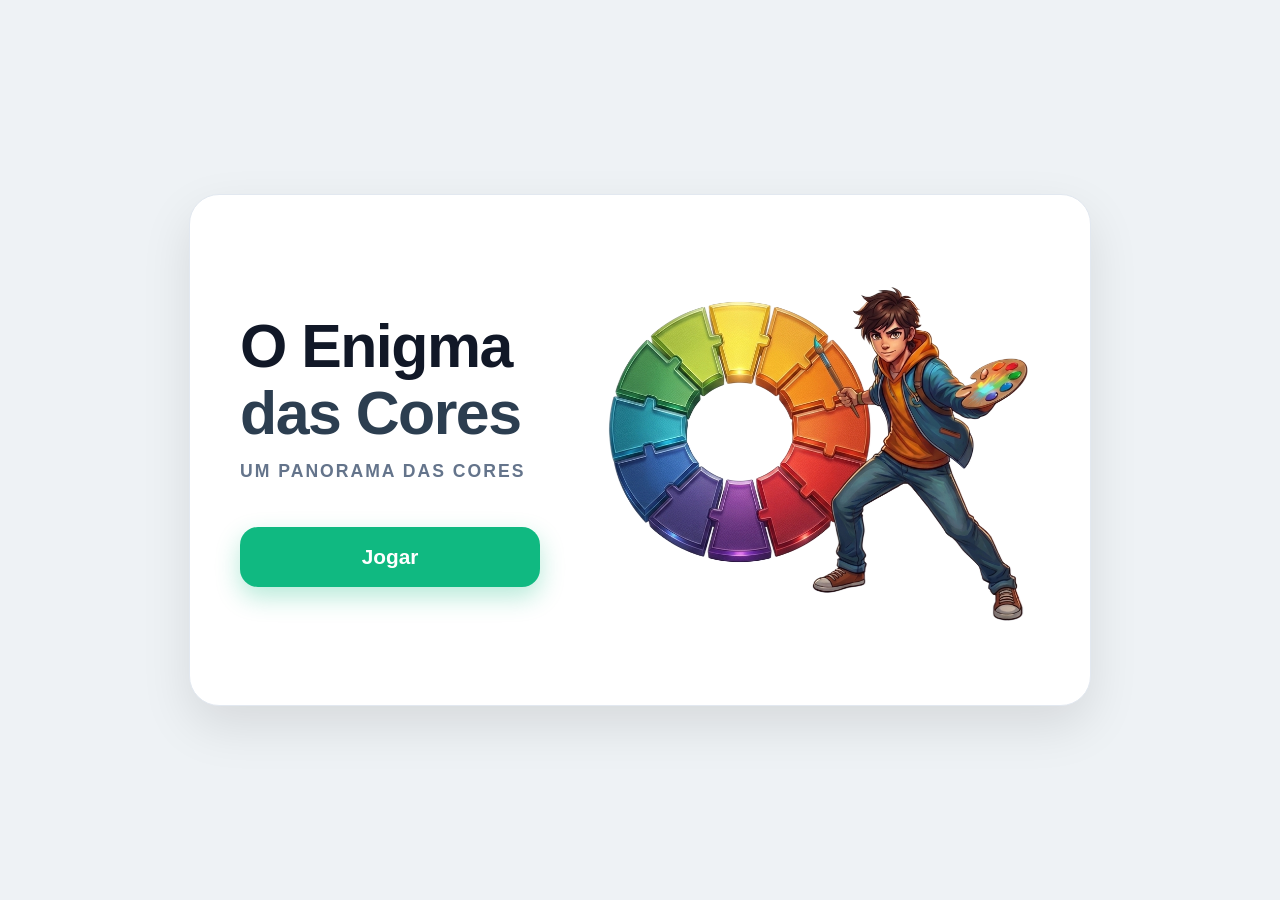
==== index.html @ f32d6c37 "correçaotres" ====
<!DOCTYPE html>
<html lang="pt-br">
<head>
    <meta charset="UTF-8">
    <meta name="viewport" content="width=device-width, initial-scale=1.0, maximum-scale=1.0, user-scalable=no, viewport-fit=cover">
    <title>Enigma das Cores</title>
    
    <link rel="stylesheet" href="style.css">
</head>
<body>
    <div id="main-menu" class="capa-container">
    <div class="capa-content">
        <div class="capa-texto">
            <h1>O Enigma<br><span style="color: #2c3e50;">das Cores</span></h1>
            <p>Um panorama das cores</p>
            <button class="btn-play" onclick="showMap()">Jogar</button>
        </div>
        
        <div class="capa-visual">
            <img src="Assets/imagemcapaB.png" class="capa-personagem" alt="Personagem Enigma das Cores">
        </div>
    </div>
</div>

  <div id="map-screen" class="full-screen-overlay" style="display: none;">
      <div class="map-card-premium">
          <h2 class="map-title">Mapa de Cores</h2>
          
          <div class="career-path">
              <div id="node-1" class="phase-node active" onclick="selectPhase(1)">1</div>
              <div class="path-line"></div>
              <div id="node-2" class="phase-node locked" onclick="selectPhase(2)">2</div>
              <div class="path-line"></div>
              <div id="node-3" class="phase-node locked" onclick="selectPhase(3)">3</div>
              <div class="path-line"></div>
              <div id="node-4" class="phase-node locked" onclick="selectPhase(4)">4</div>
          </div>
          
          <div class="phase-info-card">
              <h3 id="selected-phase-name">Fase 1: Primárias</h3>
              <button id="btn-start-phase" onclick="startGame()">Começar</button>
          </div>
      </div>
  </div>


    <div id="game-screen" style="display: none;">
        <div id="phase-intro" class="phase-overlay" style="display:none;">
            <div class="dialogue-container">
                <img id="dialogue-img" src="Assets/personagem.png" alt="Mestre das Cores" class="dialogue-character">
                
                <div class="dialogue-box">
                    <h3 id="dialogue-title" class="dialogue-name">Mestre das Cores</h3>
                    <p id="dialogue-text" class="dialogue-content"></p>
                    <button class="btn-dialogue-next" onclick="closeIntro()">Começar!</button>
                </div>
            </div>
        </div>

        <div class="game-container" id="game-container">
            <div class="header">
                <span class="emoji">🌈</span>
                <h1>Enigma das Cores</h1>
            </div>
            <p id="game-instruction" style="font-size: 0.8rem; color: #7f8c8d;">Misture as cores para completar o círculo!</p>
            <div id="color-area"></div>
            <div class="wheel-container">
                <div id="chromatic-wheel" class="wheel-base"></div>
                <div class="wheel-center"></div>
            </div>
        </div>
    </div>

    <div id="error-overlay" style="display: none;">
        <div class="error-card">
            <h2>Ops!</h2>
            <p id="error-text">Tente outra combinação!</p>
            <button style="background: #e74c3c;" onclick="closeError()">Tentar Novamente</button>
        </div>
    </div>

    <div id="result-overlay" style="display: none;">
        <div class="result-card">
            <div id="final-color-display" style="width: 60px; height: 60px; margin: 0 auto 10px; border-radius: 50%;"></div>
            <h2 id="final-color-name">Cor</h2>
            <p id="color-psychology" style="font-size: 0.9rem;"></p>
            <button id="btn-continue" onclick="resetAfterMix()">Continuar</button>
        </div>
    </div>

    <div id="victory-overlay" class="phase-overlay" style="display: none;">
        <div class="victory-card">
            <h1>Magnífico!</h1>
            <p>O círculo está completo!</p>
            <img id="img-circulo-vitoria" 
                 src="https://i.postimg.cc/rwmFV97B/circulo-cromatico-(1).png" 
                 alt="Círculo Cromático">
            <button onclick="finishPhase()">Voltar ao Mapa</button>
        </div>
    </div>

    <div id="loading-overlay" class="full-screen-overlay" style="display: none; flex-direction: column; z-index: 9999; background: #455564; align-items: center; justify-content: center; position: fixed; inset: 0;">
        <div class="loader"></div>
        <h2 style="color: white; margin-top: 25px; font-family: 'Inter', sans-serif;">Carregando Fase 3...</h2>
        <p style="color: #cbd5e1; font-size: 0.95rem; font-family: 'Inter', sans-serif;">Preparando o estúdio de Mandalas</p>
    </div>

    <script src="script.js"></script>

      
</body>
</html>
---- style.css ----
body {
        background: #f0f4f8; 
        margin: 0; padding: 0;
        width: 100%; height: 100dvh;
        font-family: 'Montserrat', sans-serif;
        color: #2c3e50; 
        touch-action: none;
        overflow: hidden;
        display: flex; justify-content: center; align-items: center;
        user-select: none; -webkit-user-select: none;
    }

    .header { text-align: center; width: 100%; padding: 10px 0; }
    .header .emoji { font-size: 24px; display: block; }
    .header h1 { font-size: 1.1rem; margin: 0; }

    .full-screen-overlay, .phase-overlay, #result-overlay, #error-overlay {
        position: fixed; top: 0; left: 0; width: 100vw; height: 100vh;
        background: rgba(44, 62, 80, 0.9); display: flex; flex-direction: column;
        justify-content: center; align-items: center; z-index: 5000;
    }

    .game-container {
        display: flex; flex-direction: column; align-items: center;
        width: 100%; max-width: 400px; height: 100%; 
        padding: env(safe-area-inset-top) 20px env(safe-area-inset-bottom) 20px; 
        box-sizing: border-box;
        justify-content: space-between;
    }

    #color-area { flex: 1; display: flex; align-items: center; justify-content: center; width: 100%; min-height: 160px; }
    
    .phase1-triangle { height: 210px; position: relative; width: 100%; max-width: 270px; }
    .phase1-triangle .color-ball:nth-child(1) { position: absolute; top: 0; left: 50%; transform: translateX(-50%); }
    .phase1-triangle .color-ball:nth-child(2) { position: absolute; bottom: 0; left: 0; }
    .phase1-triangle .color-ball:nth-child(3) { position: absolute; bottom: 0; right: 0; }

    .phase2-columns { display: grid; grid-template-columns: 1fr 1fr; gap: 12px; width: 100%; max-width: 320px; }

    .color-ball {
        width: 72px; height: 72px; border-radius: 60% 40% 30% 70% / 60% 30% 70% 40%;
        display: flex; justify-content: center; align-items: center;
        font-size: 0.6rem; font-weight: 800; color: white;
        box-shadow: 0 8px 15px rgba(0,0,0,0.2); border: 3px solid rgba(255,255,255,0.4);
        cursor: pointer; text-align: center; touch-action: none;
    }

    .wheel-container { position: relative; width: 40vh; height: 40vh; max-width: 230px; max-height: 230px; margin-top: 15px; margin-bottom: 20px; }
    .wheel-base { width: 100%; height: 100%; border-radius: 50%; background: #ffffff; position: relative; overflow: hidden; border: 5px solid #d1d8e0; transform: rotate(-15deg); }
    .wheel-center { position: absolute; top: 50%; left: 50%; transform: translate(-50%, -50%); width: 35%; height: 35%; background: #f0f4f8; border-radius: 50%; z-index: 10; border: 4px solid #d1d8e0; }
    
    .wheel-slice { position: absolute; width: 100%; height: 100%; clip-path: polygon(50% 50%, 50% 0%, 78% 0%, 50% 50%); transform-origin: 50% 50%; transition: background 0.3s; }

    .result-card, .phase-card, .victory-card, .error-card { background: white; color: #1a252f; padding: 25px; border-radius: 25px; text-align: center; width: 80%; max-width: 320px; box-shadow: 0 10px 30px rgba(0,0,0,0.1); }
    
    
    #img-circulo-vitoria { 
        width: 220px; height: 220px; 
        margin: 20px auto; 
        display: block; 
        border-radius: 50%; 
        object-fit: cover;      
        box-shadow: 0 10px 20px rgba(0,0,0,0.1); 
        background: transparent;
    }

    .btn-play { 
    background: #27ae60; 
    color: white; 
    padding: 15px 40px; 
    font-size: 20px; 
    border-radius: 50px; 
    border: none; 
    font-weight: bold; 
    box-shadow: 0 4px 10px rgba(39, 174, 96, 0.3); 
    width: auto; /* Corrige o esticamento no PC */
    min-width: 300px; /* Mantém um tamanho mínimo elegante */
    cursor: pointer;
}
    button { background: #2c3e50; color: white; border: none; padding: 12px; border-radius: 12px; font-weight: bold; width: 100%; margin-top: 10px; cursor: pointer; }

    /* =========================================
   NOVO MAPA DE FASES (VISUAL CLEAN/BRANCO)
========================================= */

/* Força o fundo da tela do mapa a ser claro em vez do escuro padrão */
#map-screen {
    background: #eef2f5 !important; 
}

/* O "Card" principal que segura tudo */
.map-card-premium {
    background: #ffffff;
    width: 90%;
    max-width: 450px;
    padding: 40px 30px;
    border-radius: 25px;
    box-shadow: 0 15px 35px rgba(0,0,0,0.08);
    display: flex;
    flex-direction: column;
    align-items: center;
    border: 1px solid #e2e8f0;
}

/* Título com a linha colorida embaixo (igual sua referência!) */
.map-title {
    color: #111827;
    font-size: 2.2rem;
    margin: 0 0 40px 0;
    position: relative;
    font-weight: 800;
}

.map-title::after {
    content: '';
    position: absolute;
    bottom: -12px;
    left: 50%;
    transform: translateX(-50%);
    width: 80%;
    height: 4px;
    background: linear-gradient(90deg, #ff4757, #ffa502, #2ed573, #1e90ff);
    border-radius: 2px;
}

/* --- A LINHA DO TEMPO (FASES) --- */
.career-path { 
    display: flex; 
    align-items: center; 
    justify-content: space-between; 
    margin: 10px 0 40px 0; 
    width: 100%; 
}

.path-line { 
    flex-grow: 1; 
    height: 4px; 
    background: #e2e8f0; /* Linha cinza clara */
    margin: 0 -5px; 
    z-index: 1;
}

/* As Bolinhas das Fases */
.phase-node { 
    width: 50px; 
    height: 50px; 
    border-radius: 50%; 
    display: flex; 
    align-items: center; 
    justify-content: center; 
    font-weight: 800; 
    font-size: 1.2rem;
    z-index: 2; 
    cursor: pointer; 
    transition: all 0.3s ease;
}

/* Fase ATIVA (A que o jogador está - Amarela com brilho) */
.phase-node.active { 
    background: linear-gradient(135deg, #f1c40f, #f39c12);
    color: #ffffff; 
    box-shadow: 0 0 20px rgba(241, 196, 15, 0.6), inset 0 0 10px rgba(255,255,255,0.4); 
    border: 3px solid #ffffff;
    transform: scale(1.15); /* Fica um pouquinho maior */
}

/* Fases BLOQUEADAS (Cinza, como você pediu) */
.phase-node.locked { 
    background: linear-gradient(135deg, #f1f5f9, #e2e8f0); 
    color: #94a3b8; 
    cursor: default; 
    border: 3px solid #ffffff;
    box-shadow: 0 5px 10px rgba(0,0,0,0.05);
}

/* --- ÁREA DE INFORMAÇÃO DA FASE --- */
.phase-info-card {
    background: #f8fafc; /* Um cinza super clarinho, quase branco */
    width: 100%;
    padding: 30px 20px;
    border-radius: 20px;
    text-align: center;
    box-shadow: inset 0 2px 10px rgba(0,0,0,0.02);
    border: 1px solid #f1f5f9;
    box-sizing: border-box;
}

.phase-info-card h3 {
    color: #1e293b;
    margin: 0 0 25px 0;
    font-size: 1.4rem;
    font-weight: 800;
}

/* Botão Começar Fase */
#btn-start-phase {
    background: #10b981; /* O verde premium da capa */
    color: white;
    padding: 16px 30px;
    font-size: 1.2rem;
    border-radius: 15px;
    border: none;
    font-weight: bold;
    box-shadow: 0 8px 20px rgba(16, 185, 129, 0.3);
    width: 100%;
    cursor: pointer;
    transition: all 0.2s ease;
}

#btn-start-phase:hover {
    background: #059669;
    transform: translateY(-2px);
    box-shadow: 0 10px 25px rgba(16, 185, 129, 0.4);
}

    /* Animação do círculo girando (Spinner) */
    .loader {
        border: 6px solid rgba(255, 255, 255, 0.1);
        border-top: 6px solid #2ecc71; /* Verde success do Color Fusion */
        border-radius: 50%;
        width: 60px;
        height: 60px;
        animation: spin 1s linear infinite;
        box-shadow: 0 0 20px rgba(46, 204, 113, 0.4);
    }

    @keyframes spin {
        0% { transform: rotate(0deg); }
        100% { transform: rotate(360deg); }
    }

   /* =========================================
   ESTILOS DA CAPA COM PERSONAGEM (CAPA B)
========================================= */
.capa-container {
    position: fixed; 
    top: 0; left: 0; 
    width: 100vw; height: 100vh;
    background: #eef2f5; 
    display: flex;
    justify-content: center;
    align-items: center;
    z-index: 5000;
}

.capa-content {
    display: flex;
    flex-direction: row;
    align-items: center;
    justify-content: space-between;
    width: 100%;
    max-width: 800px; /* Aumentado levemente para o personagem brilhar */
    background: #ffffff;
    padding: 60px 50px;
    border-radius: 30px;
    box-shadow: 0 20px 50px rgba(0,0,0,0.1);
    border: 1px solid #e2e8f0;
    gap: 30px;
}

.capa-texto {
    flex: 1;
    text-align: left;
}

.capa-texto h1 {
    font-size: 3.8rem;
    color: #111827;
    margin: 0;
    line-height: 1.1;
    font-weight: 900;
    letter-spacing: -1.5px;
}

.capa-texto p {
    font-size: 1.1rem;
    color: #64748b;
    margin: 15px 0 35px 0;
    text-transform: uppercase;
    letter-spacing: 2px;
    font-weight: 600;
}

/* Estilo do Botão Jogar (Verde Premium) */
.btn-play {
    background: #10b981;
    color: white;
    border: none;
    padding: 18px 45px;
    font-size: 1.3rem;
    font-weight: bold;
    border-radius: 18px;
    cursor: pointer;
    transition: all 0.3s ease;
    box-shadow: 0 10px 25px rgba(16, 185, 129, 0.3);
}

.btn-play:hover {
    background: #059669;
    transform: translateY(-3px);
    box-shadow: 0 15px 30px rgba(16, 185, 129, 0.4);
}

/* --- AREA DO PERSONAGEM --- */
.capa-visual {
    flex: 1.2; /* Dá um pouco mais de espaço para a imagem */
    display: flex;
    justify-content: center;
    align-items: center;
}

.capa-personagem {
    width: 170%;
    max-width: 700px; /* Personagem bem imponente no PC */
    margin-right: 180px; /* Ajuste para o personagem ficar mais centralizado */
    height: auto;
    /* O drop-shadow faz o contorno exato do personagem PNG */
   
    animation: floatCapa 6s ease-in-out infinite;
}

@keyframes floatCapa {
    0%, 100% { transform: translateY(0) rotate(0deg); }
    50% { transform: translateY(-15px) rotate(2deg); }
}

/* --- RESPONSIVIDADE MOBILE (PERFEITO PARA IPHONE) --- */
@media (max-width: 768px) {
    .capa-content {
        flex-direction: column;
        padding: 40px 25px;
        gap: 15px;
        text-align: center;
    }
    
    /* Reordenando para o botão ficar embaixo */
    .capa-texto { display: contents; }
    
    .capa-texto h1 { 
        order: 1; 
        font-size: 2.6rem; 
    }
    
    .capa-texto p { 
        order: 2; 
        margin: 10px 0; 
        font-size: 0.9rem;
    }
    
    .capa-visual { 
        order: 3; 
        width: 100%;
        margin: 20px 0;
    }
    
    .capa-personagem { 
        max-width: 500px; /* Ajuste pro tamanho da tela do celular */
        margin-right: 150px;
        margin-left: 50px;
    }

    .btn-play {
        order: 4; 
        width: 100%; /* Botão largo no mobile é mais fácil de clicar */
        padding: 20px;
        font-size: 1.2rem;
    }
}

/* =========================================
   NOVO CARD DE INTRODUÇÃO (PREMIUM/CIENTÍFICO)
========================================= */

.phase-card-premium {
    background: #ffffff;
    width: 90%;
    max-width: 450px;
    padding: 40px 35px;
    border-radius: 25px;
    box-shadow: 0 25px 50px rgba(0,0,0,0.2);
    text-align: center;
    border: 1px solid #e2e8f0;
    display: flex;
    flex-direction: column;
    align-items: center;
    box-sizing: border-box;
    
    /* Animação de entrada suave */
    transform: translateY(20px);
    opacity: 0;
    animation: slideUpFade 0.6s cubic-bezier(0.16, 1, 0.3, 1) forwards;
}

@keyframes slideUpFade {
    to { opacity: 1; transform: translateY(0); }
}

.phase-icon {
    font-size: 2.8rem;
    margin-bottom: 15px;
    filter: drop-shadow(0 4px 6px rgba(0,0,0,0.1));
}

.phase-card-premium h1 {
    color: #111827;
    font-size: 2.2rem;
    margin: 0 0 15px 0;
    font-weight: 900;
    letter-spacing: -0.5px;
}

/* Linha colorida abaixo do título */
.phase-divider {
    width: 70px;
    height: 4px;
    background: linear-gradient(90deg, #e74c3c, #f1c40f, #3498db);
    border-radius: 2px;
    margin-bottom: 25px;
}

.phase-concept {
    color: #1e293b;
    font-size: 1.15rem;
    font-weight: 800;
    margin: 0 0 15px 0;
    line-height: 1.4;
}

.phase-details {
    color: #64748b;
    font-size: 0.95rem;
    line-height: 1.6;
    margin: 0 0 30px 0;
}

.phase-details strong {
    color: #334155;
    font-weight: 800;
}

/* Bolinhas de demonstração no meio do card */
.primary-colors-showcase {
    display: flex;
    justify-content: center;
    gap: 20px;
    margin-bottom: 35px;
}

.color-dot {
    width: 45px;
    height: 45px;
    border-radius: 50%;
    border: 3px solid #ffffff;
}

.red-dot { background: #e74c3c; box-shadow: 0 8px 15px rgba(231,76,60,0.4); }
.yellow-dot { background: #f1c40f; box-shadow: 0 8px 15px rgba(241,196,15,0.4); }
.blue-dot { background: #3498db; box-shadow: 0 8px 15px rgba(52,152,219,0.4); }

/* Botão de Iniciar */
.btn-start-premium {
    background: #10b981; /* Verde premium */
    color: white;
    padding: 16px 40px;
    font-size: 1.2rem;
    border-radius: 15px;
    border: none;
    font-weight: bold;
    box-shadow: 0 8px 20px rgba(16, 185, 129, 0.3);
    width: 100%;
    cursor: pointer;
    transition: all 0.3s ease;
}

.btn-start-premium:hover {
    background: #059669;
    transform: translateY(-3px);
    box-shadow: 0 12px 25px rgba(16, 185, 129, 0.4);
}

/* Responsividade Mobile */
@media (max-width: 768px) {
    .phase-card-premium { padding: 35px 25px; }
    .phase-card-premium h1 { font-size: 1.8rem; }
    .phase-concept { font-size: 1rem; }
    .color-dot { width: 35px; height: 35px; }
    
}

/* =========================================
   SISTEMA DE DIÁLOGO COM PERSONAGEM
========================================= */
.dialogue-container {
    display: flex;
    flex-direction: column;
    align-items: center;
    justify-content: flex-end; /* Joga tudo para baixo */
    width: 100%;
    height: 100%;
    padding-bottom: 5vh; /* Distância do fundo da tela */
    max-width: 450px;
    position: relative;
}

.dialogue-character {
    width: 525px; /* Ajuste o tamanho do seu personagem aqui */
    
    margin-bottom: -30px; /* Faz o personagem sobrepor a caixa de texto */
    z-index: 2;
    filter: drop-shadow(0 10px 15px rgba(0,0,0,0.3));
    /* Animação suave flutuando */
    
    position: relative;
  top: 300px;  /* 50px do topo */
  nav-down: 500px; /* 100px da esquerda */
 
    
}

@keyframes floatDialog {
    0%, 100% { transform: translateY(0); }
    50% { transform: translateY(-10px); }
}

.dialogue-box {
    background: #ffffff;
    border: 4px solid #2c3e50; /* Borda grossa estilo jogo */
    border-radius: 20px;
    padding: 25px;
    width: 370px;
    height: 305px;
    z-index: 3; /* Fica acima do personagem na base */
    box-shadow: 0 15px 30px rgba(0,0,0,0.4);
    
    box-sizing: border-box;
    position: relative;
  top: -250px;
  
    
}

.dialogue-name {
    margin: 0 0 10px 0;
    color: #10b981;
    font-weight: 900;
    text-transform: uppercase;
    font-size: 1.2rem;
    letter-spacing: 1px;
}

.dialogue-content {
    margin: 0 0 20px 0;
    color: #334155;
    font-size: 1.05rem;
    line-height: 1.5;
    font-weight: 600;
    min-height: 80px; /* Altura mínima para a caixa não mudar de tamanho enquanto o texto é digitado */
}

.btn-dialogue-next {
    background: #2c3e50;
    color: white;
    border: none;
    padding: 12px 25px;
    border-radius: 12px;
    font-weight: bold;
    float: right; /* Joga o botão para a direita */
    cursor: pointer;
    transition: all 0.2s;
    width: 111px;
    height: 39px;
    margin-top: 0;
    
}

.btn-dialogue-next:hover {
    background: #1a252f;
    transform: scale(1.05);
}
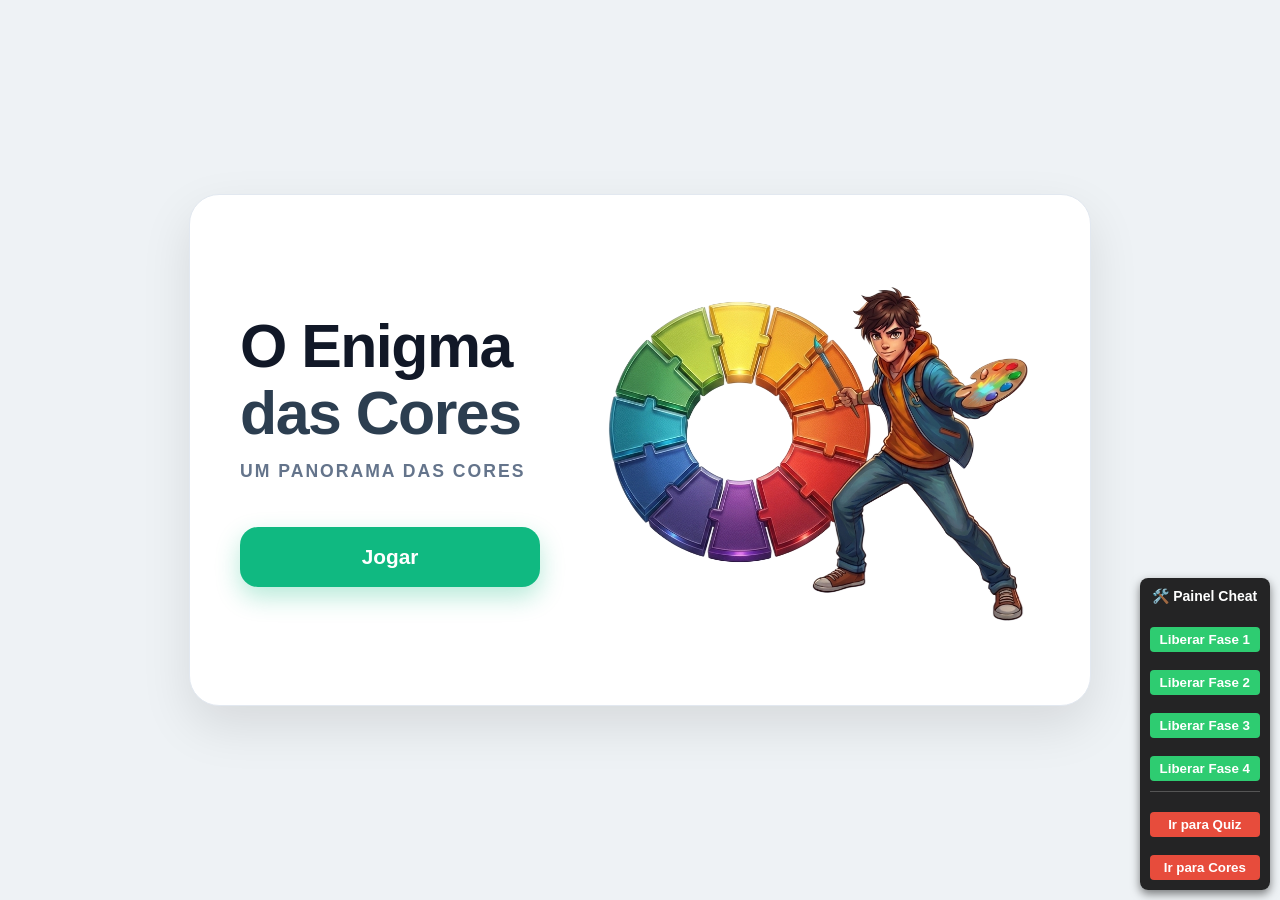
==== commit d65702d4: "committerçafeira" ====
--- a/index.html
+++ b/index.html
@@ -34,6 +34,8 @@
               <div id="node-3" class="phase-node locked" onclick="selectPhase(3)">3</div>
               <div class="path-line"></div>
               <div id="node-4" class="phase-node locked" onclick="selectPhase(4)">4</div>
+               
+              
           </div>
           
           <div class="phase-info-card">
@@ -62,7 +64,7 @@
                 <span class="emoji">🌈</span>
                 <h1>Enigma das Cores</h1>
             </div>
-            <p id="game-instruction" style="font-size: 0.8rem; color: #7f8c8d;">Misture as cores para completar o círculo!</p>
+            <p id="game-instruction" style="font-size: 0.8rem; color: #7f8c8d;">Misture as cores para encontrar as secundária</p>
             <div id="color-area"></div>
             <div class="wheel-container">
                 <div id="chromatic-wheel" class="wheel-base"></div>
@@ -106,6 +108,7 @@
     </div>
 
     <script src="script.js"></script>
+    <script src="script-debug.js"></script>
 
       
 </body>
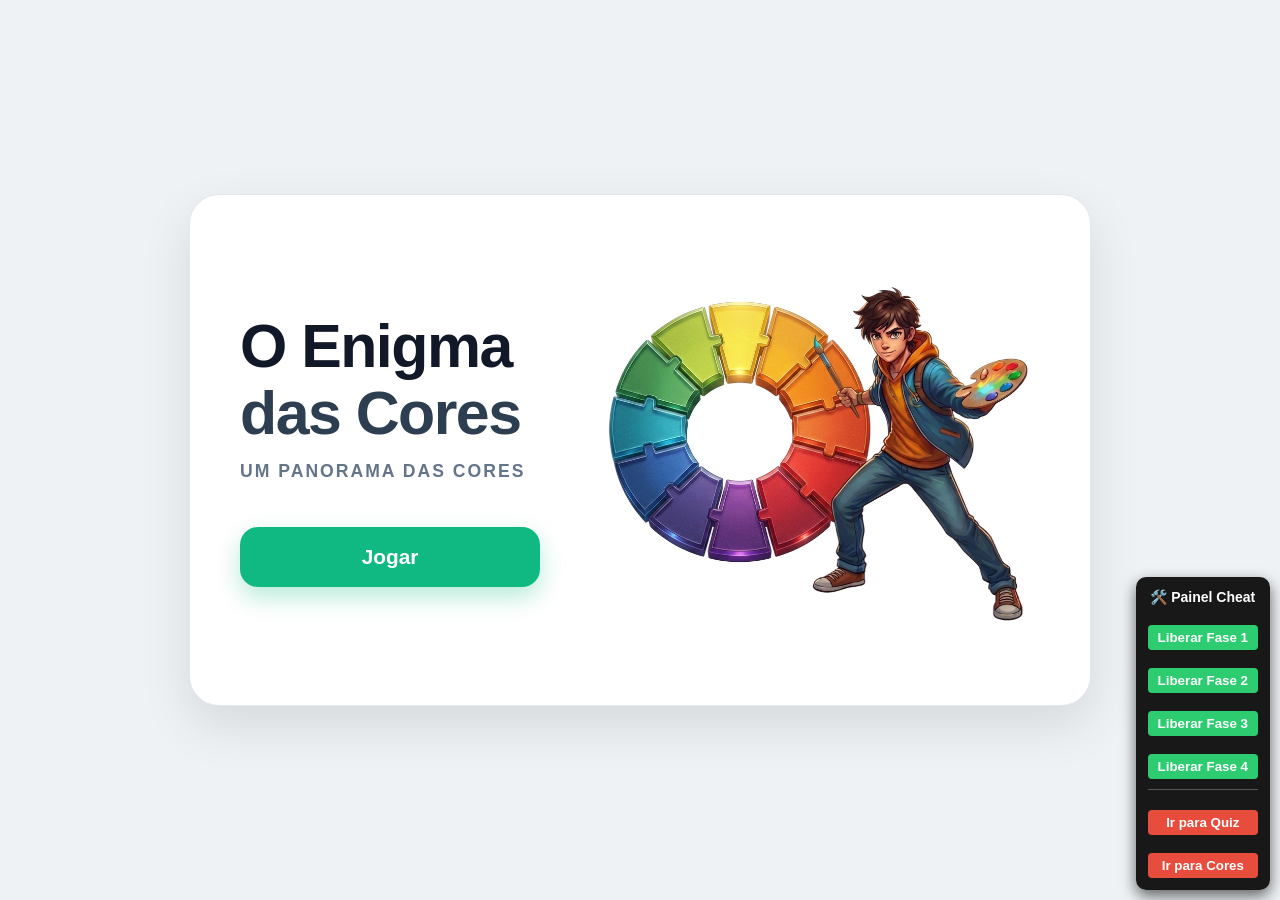
==== commit 393d95ea: "commitquartafeira" ====
--- a/index.html
+++ b/index.html
@@ -60,6 +60,10 @@
         </div>
 
         <div class="game-container" id="game-container">
+            <!-- Substitua o botão anterior por este -->
+<button id="btn-back-phase" class="btn-nav-back" onclick="goBackToPreviousPhase()" style="display: none;">
+    <span>&#8592;</span> <span id="btn-back-text">Voltar</span>
+</button>
             <div class="header">
                 <span class="emoji">🌈</span>
                 <h1>Enigma das Cores</h1>
@@ -109,6 +113,7 @@
 
     <script src="script.js"></script>
     <script src="script-debug.js"></script>
+    
 
       
 </body>
--- a/style.css
+++ b/style.css
@@ -528,13 +528,13 @@
     border-radius: 20px;
     padding: 25px;
     width: 370px;
-    height: 305px;
+    height: 390px;
     z-index: 3; /* Fica acima do personagem na base */
     box-shadow: 0 15px 30px rgba(0,0,0,0.4);
     
     box-sizing: border-box;
     position: relative;
-  top: -250px;
+  top: -345px;
   
     
 }
@@ -569,11 +569,38 @@
     transition: all 0.2s;
     width: 111px;
     height: 39px;
-    margin-top: 0;
+    margin-top: -25px;
     
 }
 
 .btn-dialogue-next:hover {
     background: #1a252f;
     transform: scale(1.05);
+}
+
+/* Botão Voltar dentro das fases do index.html */
+#game-screen .btn-nav-back {
+    position: absolute;
+    top: 15px;
+    left: 15px;
+    width: 150px;
+    height: 60px;
+    background: #2c3e50;
+    color: #ffffff;
+    border: 1px solid rgba(255, 255, 255, 0.2);
+    padding: 8px 14px;
+    border-radius: 20px;
+    cursor: pointer;
+    font-size: 0.85rem;
+    font-weight: bold;
+    display: flex;
+    align-items: center;
+    gap: 6px;
+    z-index: 100;
+    transition: all 0.2s ease;
+}
+
+#game-screen .btn-nav-back:hover {
+    background: #34495e;
+    transform: translateY(-2px);
 }
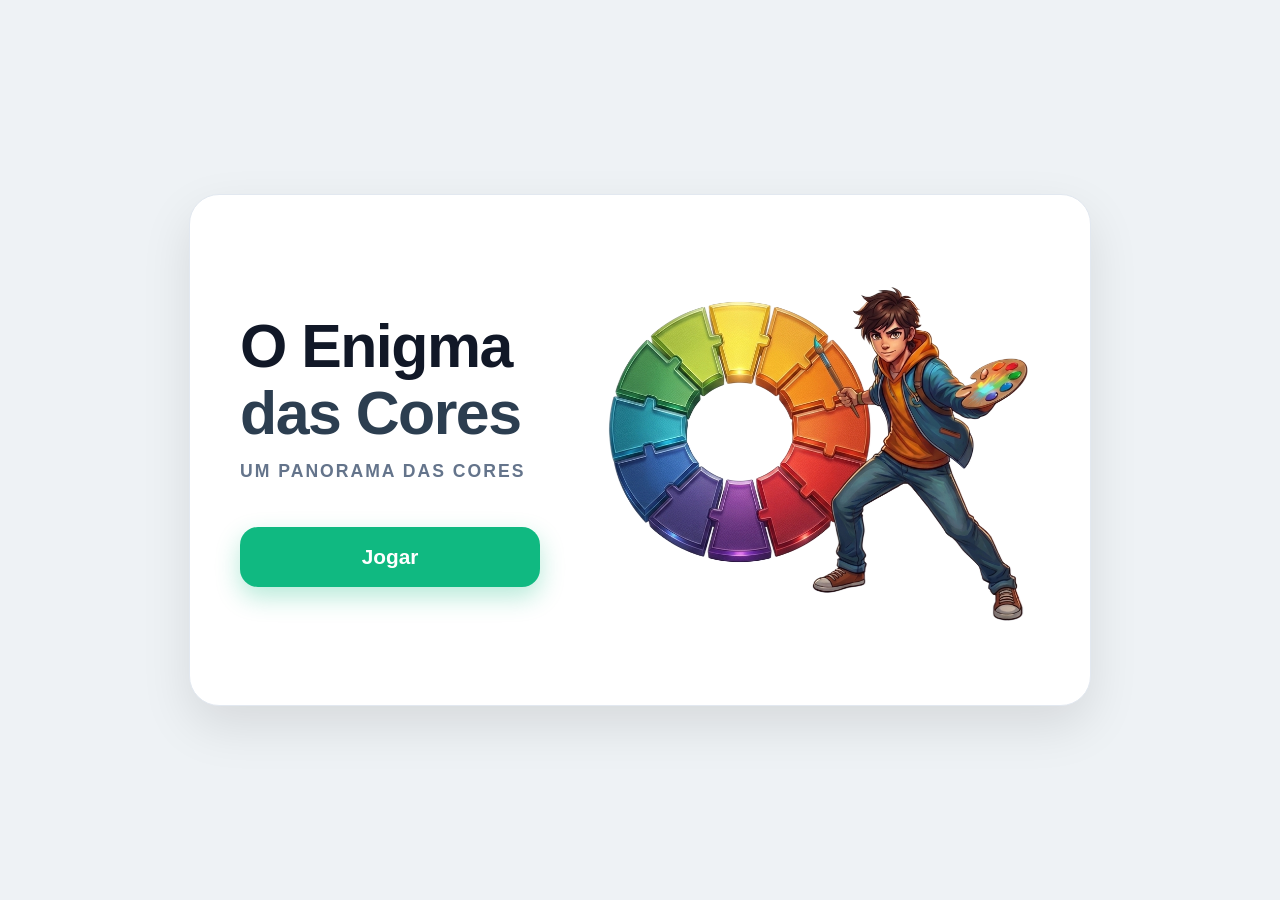
==== commit df9de98b: "commitfinal?" ====
--- a/index.html
+++ b/index.html
@@ -64,11 +64,14 @@
 <button id="btn-back-phase" class="btn-nav-back" onclick="goBackToPreviousPhase()" style="display: none;">
     <span>&#8592;</span> <span id="btn-back-text">Voltar</span>
 </button>
-            <div class="header">
-                <span class="emoji">🌈</span>
-                <h1>Enigma das Cores</h1>
+            <div class="mestre-header">
+                <img src="Assets/personadesenhando.png" alt="Mestre das Cores" class="mestre-avatar">
+                <div class="mestre-info">
+                    <span class="mestre-tag"></span>
+                    <h2 class="card-titulo">Enigma das Cores</h2>
+                    <h3 class="card-subtitulo" id="game-instruction">Misture as cores para prosseguir</h3>
+                </div>
             </div>
-            <p id="game-instruction" style="font-size: 0.8rem; color: #7f8c8d;">Misture as cores para encontrar as secundária</p>
             <div id="color-area"></div>
             <div class="wheel-container">
                 <div id="chromatic-wheel" class="wheel-base"></div>
@@ -113,6 +116,7 @@
 
     <script src="script.js"></script>
     <script src="script-debug.js"></script>
+    <script src="script-audio.js"></script>
     
 
       
--- a/style.css
+++ b/style.css
@@ -603,4 +603,60 @@
 #game-screen .btn-nav-back:hover {
     background: #34495e;
     transform: translateY(-2px);
-}+}
+
+/* =========================================
+   CABEÇALHO MESTRE DAS CORES (FASE 2 E 3)
+========================================= */
+.mestre-header {
+    display: flex;
+    flex-direction: column;
+    align-items: center;
+    text-align: center;
+    gap: 4px;
+    margin-bottom: 10px;
+    width: 100%;
+}
+
+.mestre-avatar {
+    width: 120px; /* Um pouco menor para caber bem na tela de jogo */
+    height: 120px;
+    object-fit: contain;
+    background: #f8fafc;
+    border-radius: 50%;
+    border: 2px solid #d4af37; /* Dourado */
+    padding: 4px;
+    box-shadow: 0 4px 10px rgba(0, 0, 0, 0.08);
+    transition: transform 0.3s ease;
+}
+
+.mestre-avatar:hover {
+    transform: scale(1.05);
+}
+
+.mestre-tag {
+    font-size: 0.7rem;
+    font-weight: 800;
+    color: #d4af37;
+    text-transform: uppercase;
+    letter-spacing: 1px;
+    display: block;
+    margin-top: 4px;
+}
+
+.card-titulo {
+    color: #1a252f;
+    margin: 2px 0;
+    font-size: 1.25rem;
+    font-weight: 900;
+}
+
+.card-subtitulo {
+    color: #7f8c8d;
+    margin: 0;
+    font-size: 0.85rem;
+    font-weight: 600;
+}
+
+/* Esconde o header antigo caso tenha sobrado em algum lugar */
+.header { display: none; }
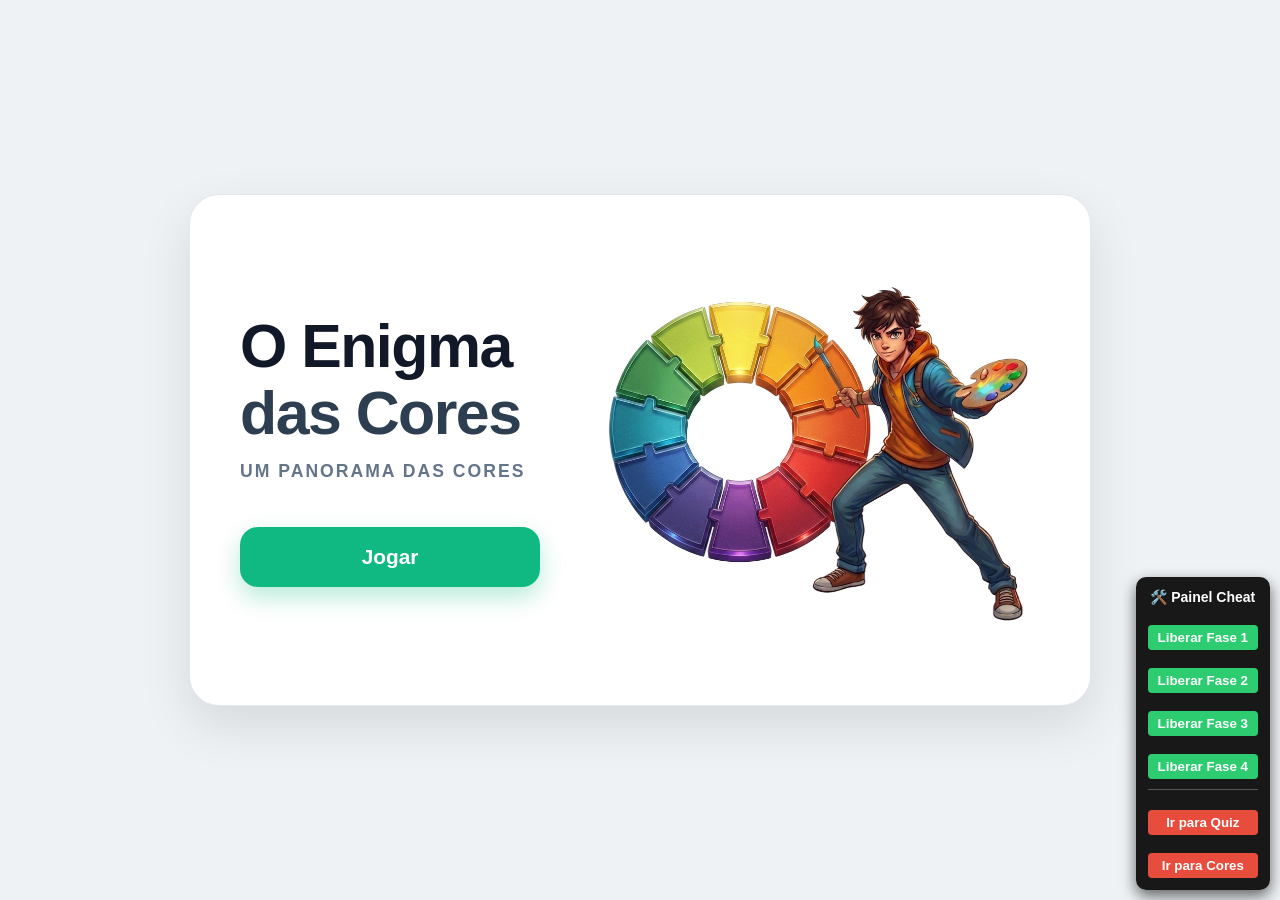
==== commit b2c2f4b1: "commitfinaldois" ====
--- a/index.html
+++ b/index.html
@@ -114,6 +114,31 @@
         <p style="color: #cbd5e1; font-size: 0.95rem; font-family: 'Inter', sans-serif;">Preparando o estúdio de Mandalas</p>
     </div>
 
+    <!-- 🎯 SCRIPT DE LIMPEZA E INICIALIZAÇÃO CONTROLADA -->
+    <script>
+        window.addEventListener('DOMContentLoaded', () => {
+            const urlParams = new URLSearchParams(window.location.search);
+            const phaseParam = urlParams.get('phase');
+
+            // Se o usuário entrou no site direto (SEM o parâmetro ?phase= na URL)
+            if (!phaseParam) {
+                // Limpa vestígios de memória antiga do navegador
+                localStorage.removeItem('faseAtual');
+                localStorage.removeItem('unlockedPhase');
+                
+                // Força o mapa a selecionar a Fase 1
+                if (typeof selectPhase === 'function') {
+                    selectPhase(1);
+                }
+            } else {
+                // Se ele veio redirecionado de outra página (ex: mandalas.html com ?phase=3)
+                if (typeof selectPhase === 'function') {
+                    selectPhase(parseInt(phaseParam));
+                }
+            }
+        });
+    </script>
+
     <script src="script.js"></script>
     <script src="script-debug.js"></script>
     <script src="script-audio.js"></script>
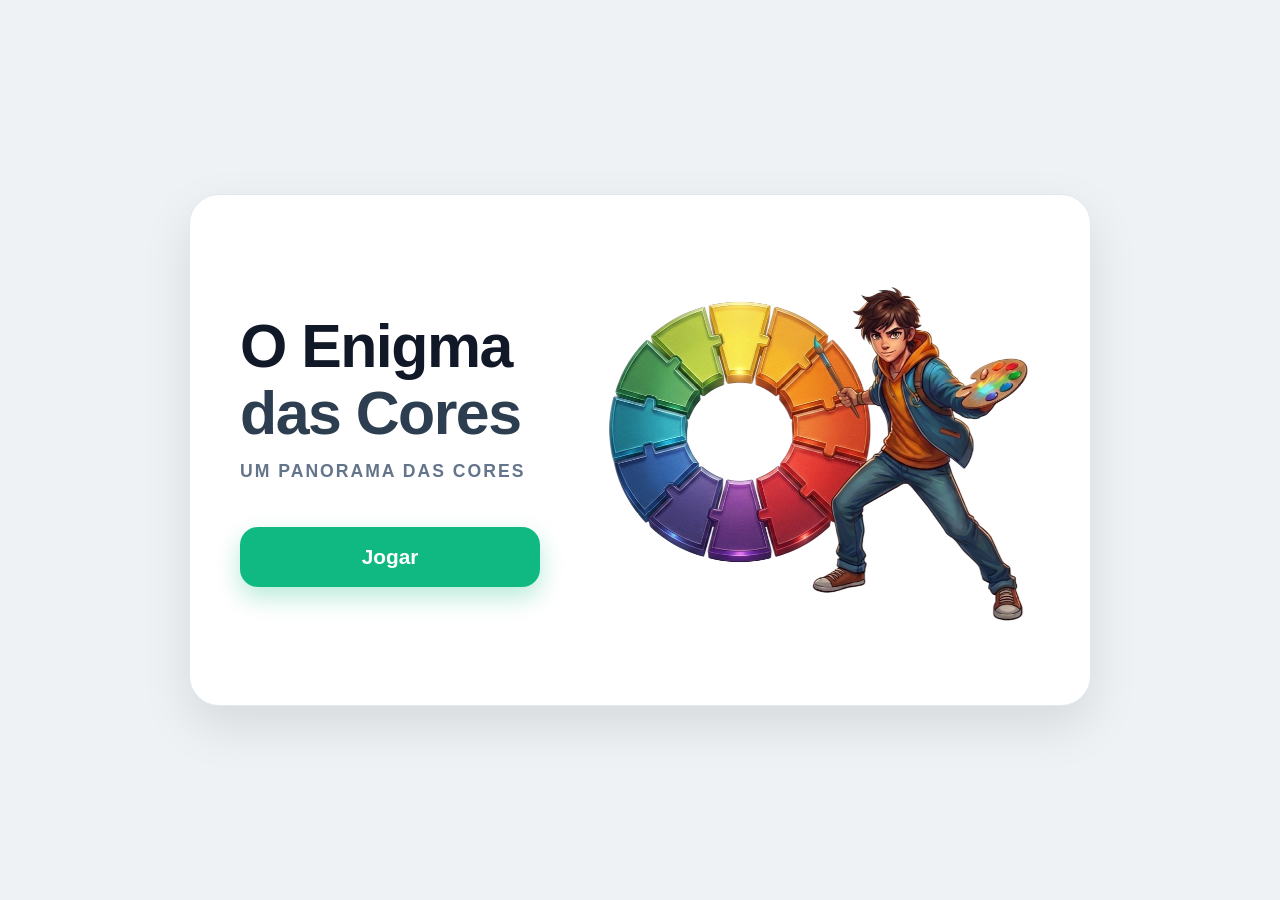
==== commit c3faaa3e: "commitfinalquatro" ====
--- a/index.html
+++ b/index.html
@@ -114,30 +114,7 @@
         <p style="color: #cbd5e1; font-size: 0.95rem; font-family: 'Inter', sans-serif;">Preparando o estúdio de Mandalas</p>
     </div>
 
-    <!-- 🎯 SCRIPT DE LIMPEZA E INICIALIZAÇÃO CONTROLADA -->
-    <script>
-        window.addEventListener('DOMContentLoaded', () => {
-            const urlParams = new URLSearchParams(window.location.search);
-            const phaseParam = urlParams.get('phase');
-
-            // Se o usuário entrou no site direto (SEM o parâmetro ?phase= na URL)
-            if (!phaseParam) {
-                // Limpa vestígios de memória antiga do navegador
-                localStorage.removeItem('faseAtual');
-                localStorage.removeItem('unlockedPhase');
-                
-                // Força o mapa a selecionar a Fase 1
-                if (typeof selectPhase === 'function') {
-                    selectPhase(1);
-                }
-            } else {
-                // Se ele veio redirecionado de outra página (ex: mandalas.html com ?phase=3)
-                if (typeof selectPhase === 'function') {
-                    selectPhase(parseInt(phaseParam));
-                }
-            }
-        });
-    </script>
+    
 
     <script src="script.js"></script>
     <script src="script-debug.js"></script>
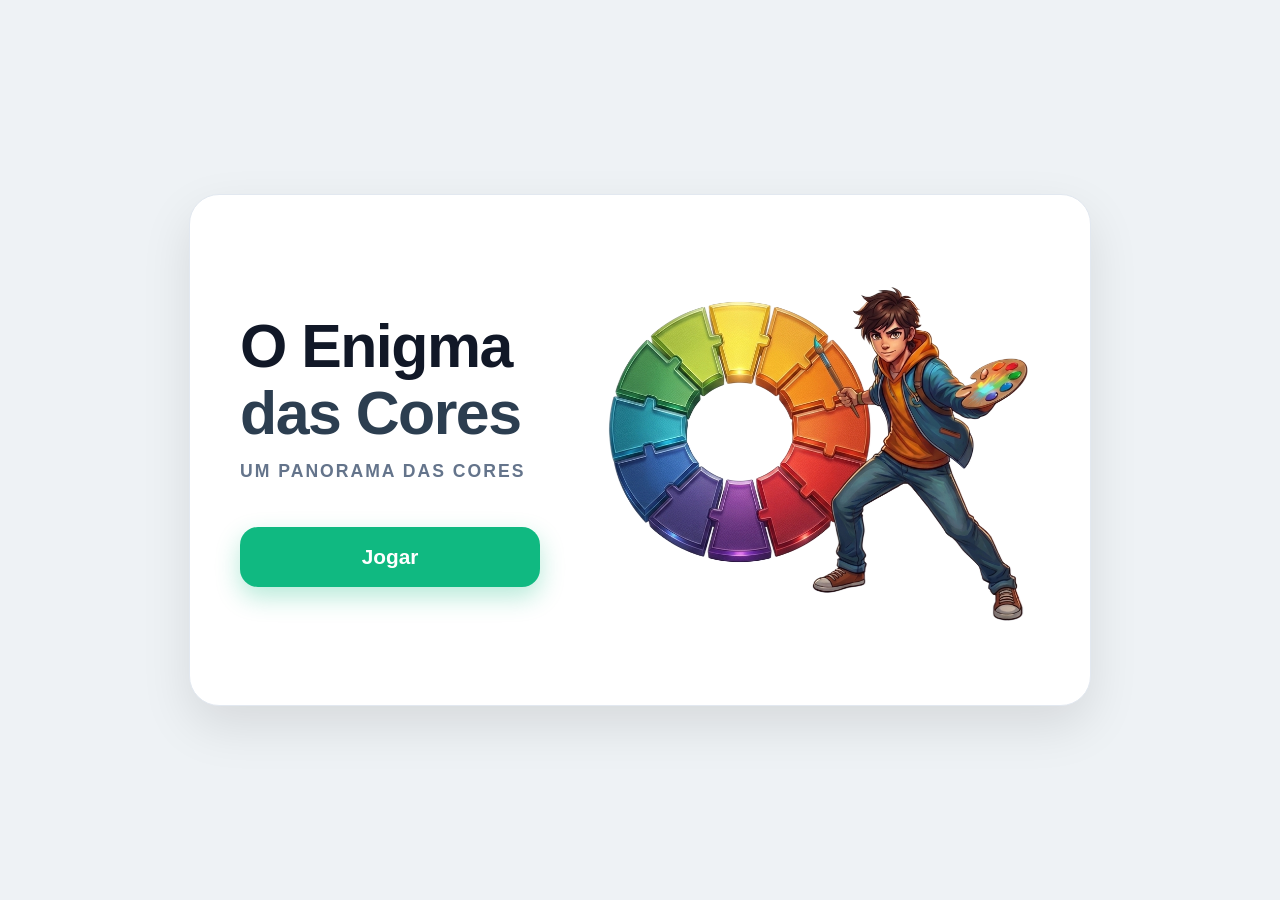
==== commit 27c02f21: "commitfinalsete" ====
--- a/index.html
+++ b/index.html
@@ -98,15 +98,16 @@
     </div>
 
     <div id="victory-overlay" class="phase-overlay" style="display: none;">
-        <div class="victory-card">
-            <h1>Magnífico!</h1>
-            <p>O círculo está completo!</p>
-            <img id="img-circulo-vitoria" 
-                 src="https://i.postimg.cc/rwmFV97B/circulo-cromatico-(1).png" 
-                 alt="Círculo Cromático">
-            <button onclick="finishPhase()">Voltar ao Mapa</button>
-        </div>
+    <div class="victory-card">
+        <h1>Magnífico!</h1>
+        <p>O círculo está completo!</p>
+        <!-- Mude apenas o src na linha abaixo -->
+        <img id="img-circulo-vitoria" 
+             src="Assets/circulo-vitoria.png" 
+             alt="Círculo Cromático">
+        <button onclick="finishPhase()">Voltar ao Mapa</button>
     </div>
+</div>
 
     <div id="loading-overlay" class="full-screen-overlay" style="display: none; flex-direction: column; z-index: 9999; background: #455564; align-items: center; justify-content: center; position: fixed; inset: 0;">
         <div class="loader"></div>
